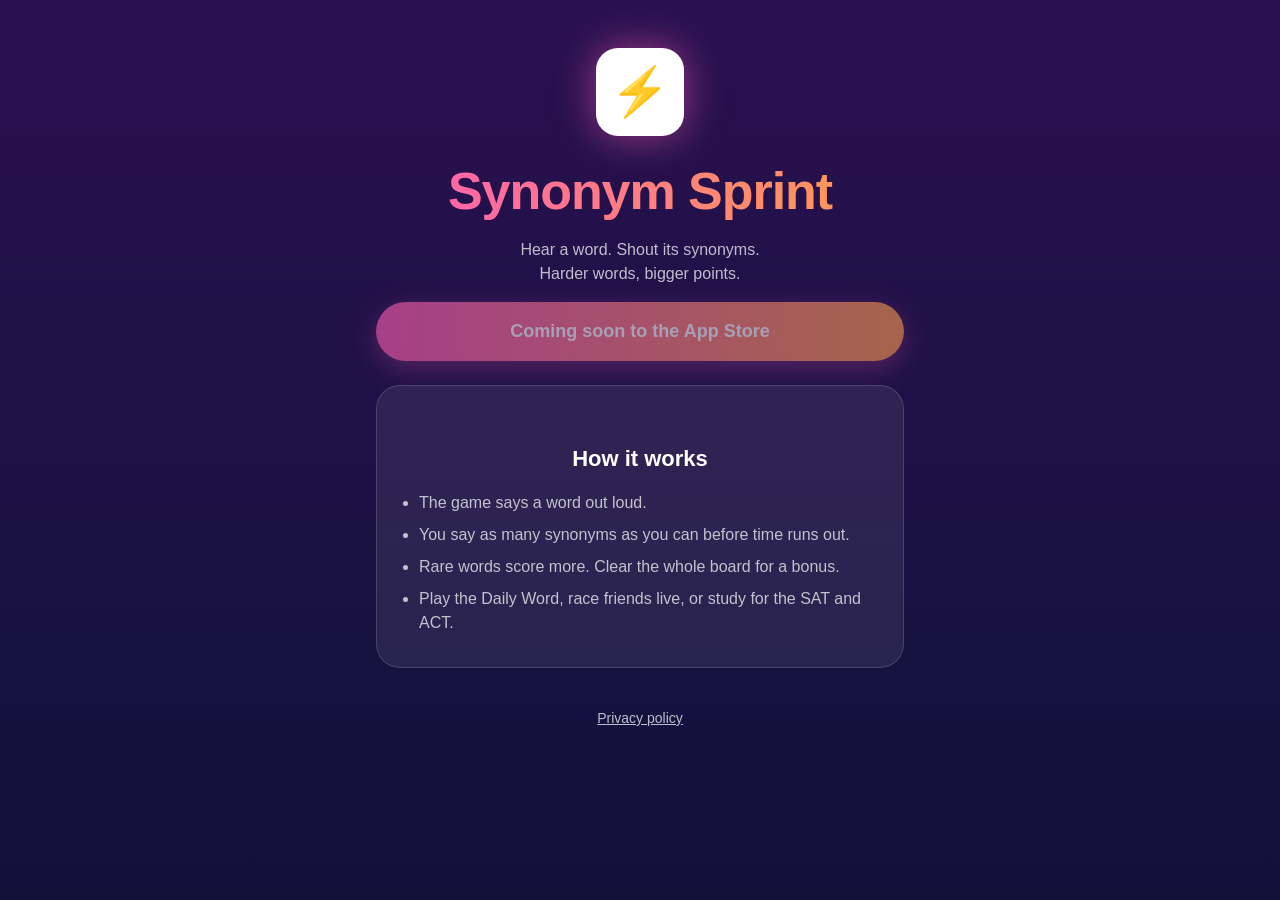
==== index.html @ aa2dd21e "Synonym Sprint website: home, challenge page, privacy policy, app link file" ====
<!doctype html>
<html lang="en">
<head>
  <meta charset="utf-8">
  <meta name="viewport" content="width=device-width, initial-scale=1">
  <title>Synonym Sprint</title>
  <meta name="description" content="Hear a word. Shout its synonyms. Harder words, bigger points. A fast voice word game for iPhone.">
  <link rel="stylesheet" href="/style.css">
</head>
<body>
  <main>
    <div class="logo" aria-hidden="true">⚡️</div>
    <h1>Synonym Sprint</h1>
    <p>Hear a word. Shout its synonyms.<br>Harder words, bigger points.</p>

    <a id="get-app" class="button" href="#">Get it on the App Store</a>

    <div class="card">
      <h2>How it works</h2>
      <ul class="steps">
        <li>The game says a word out loud.</li>
        <li>You say as many synonyms as you can before time runs out.</li>
        <li>Rare words score more. Clear the whole board for a bonus.</li>
        <li>Play the Daily Word, race friends live, or study for the SAT and ACT.</li>
      </ul>
    </div>

    <footer>
      <a href="/privacy/">Privacy policy</a>
    </footer>
  </main>

  <script src="/config.js"></script>
  <script>
    const link = document.getElementById("get-app");
    if (window.SYNONYM_SPRINT.appStoreURL) {
      link.href = window.SYNONYM_SPRINT.appStoreURL;
    } else {
      link.textContent = "Coming soon to the App Store";
      link.setAttribute("aria-disabled", "true");
    }
  </script>
</body>
</html>
---- style.css ----
/* Shared look for synonymsprint.github.io: the app's dark purple background and pink-to-orange accents. */
:root {
  --bg-top: #2a1050;
  --bg-bottom: #10123a;
  --text: #ffffff;
  --muted: rgba(255, 255, 255, 0.72);
  --card: rgba(255, 255, 255, 0.08);
  --card-line: rgba(255, 255, 255, 0.14);
  --hot: #ff5fb4;
  --warm: #ff9d4d;
  --button-text: #ffffff;
}

* { box-sizing: border-box; }

html, body { margin: 0; padding: 0; }

body {
  min-height: 100vh;
  background: linear-gradient(180deg, var(--bg-top), var(--bg-bottom)) fixed;
  color: var(--text);
  font-family: -apple-system, BlinkMacSystemFont, "SF Pro Rounded", "Segoe UI", Roboto, sans-serif;
  line-height: 1.5;
}

main {
  max-width: 560px;
  margin: 0 auto;
  padding: 48px 16px 64px;
  text-align: center;
}

.logo {
  width: 88px;
  height: 88px;
  margin: 0 auto 16px;
  border-radius: 22px;
  background: #fff;
  display: grid;
  place-items: center;
  font-size: 48px;
  box-shadow: 0 0 40px rgba(255, 95, 180, 0.55);
}

h1 {
  margin: 0 0 8px;
  font-size: clamp(36px, 10vw, 52px);
  font-weight: 900;
  letter-spacing: -0.02em;
  background: linear-gradient(90deg, var(--hot), var(--warm));
  -webkit-background-clip: text;
  background-clip: text;
  color: transparent;
}

h2 { margin: 32px 0 8px; font-size: 22px; }

p { color: var(--muted); margin: 0 0 16px; }

.card {
  background: var(--card);
  border: 1px solid var(--card-line);
  border-radius: 24px;
  padding: 24px 20px;
  margin: 24px 0;
}

.score {
  font-size: clamp(48px, 16vw, 72px);
  font-weight: 900;
  line-height: 1;
  margin: 8px 0;
  background: linear-gradient(90deg, var(--hot), var(--warm));
  -webkit-background-clip: text;
  background-clip: text;
  color: transparent;
}

.word {
  display: inline-block;
  font-size: 28px;
  font-weight: 900;
  letter-spacing: 0.04em;
  text-transform: uppercase;
  padding: 4px 16px;
  border-radius: 12px;
  background: rgba(255, 255, 255, 0.12);
}

.button {
  display: block;
  width: 100%;
  margin: 12px 0 0;
  padding: 16px 20px;
  border: none;
  border-radius: 999px;
  background: linear-gradient(90deg, var(--hot), var(--warm));
  color: var(--button-text);
  font: inherit;
  font-size: 18px;
  font-weight: 800;
  text-decoration: none;
  cursor: pointer;
  box-shadow: 0 8px 28px rgba(255, 95, 180, 0.4);
}

.button.secondary {
  background: rgba(255, 255, 255, 0.12);
  box-shadow: none;
}

.button[aria-disabled="true"] { opacity: 0.6; pointer-events: none; }

.steps { text-align: left; color: var(--muted); padding-left: 22px; margin: 16px 0 0; }
.steps li { margin-bottom: 8px; }

.small { font-size: 14px; }

footer { margin-top: 40px; font-size: 14px; }
footer a { color: var(--muted); }

/* The privacy policy reads as a document, so it's left-aligned. */
.document { text-align: left; }
.document h1 { text-align: center; }
.document p, .document li { color: var(--muted); }
.document a { color: var(--warm); }
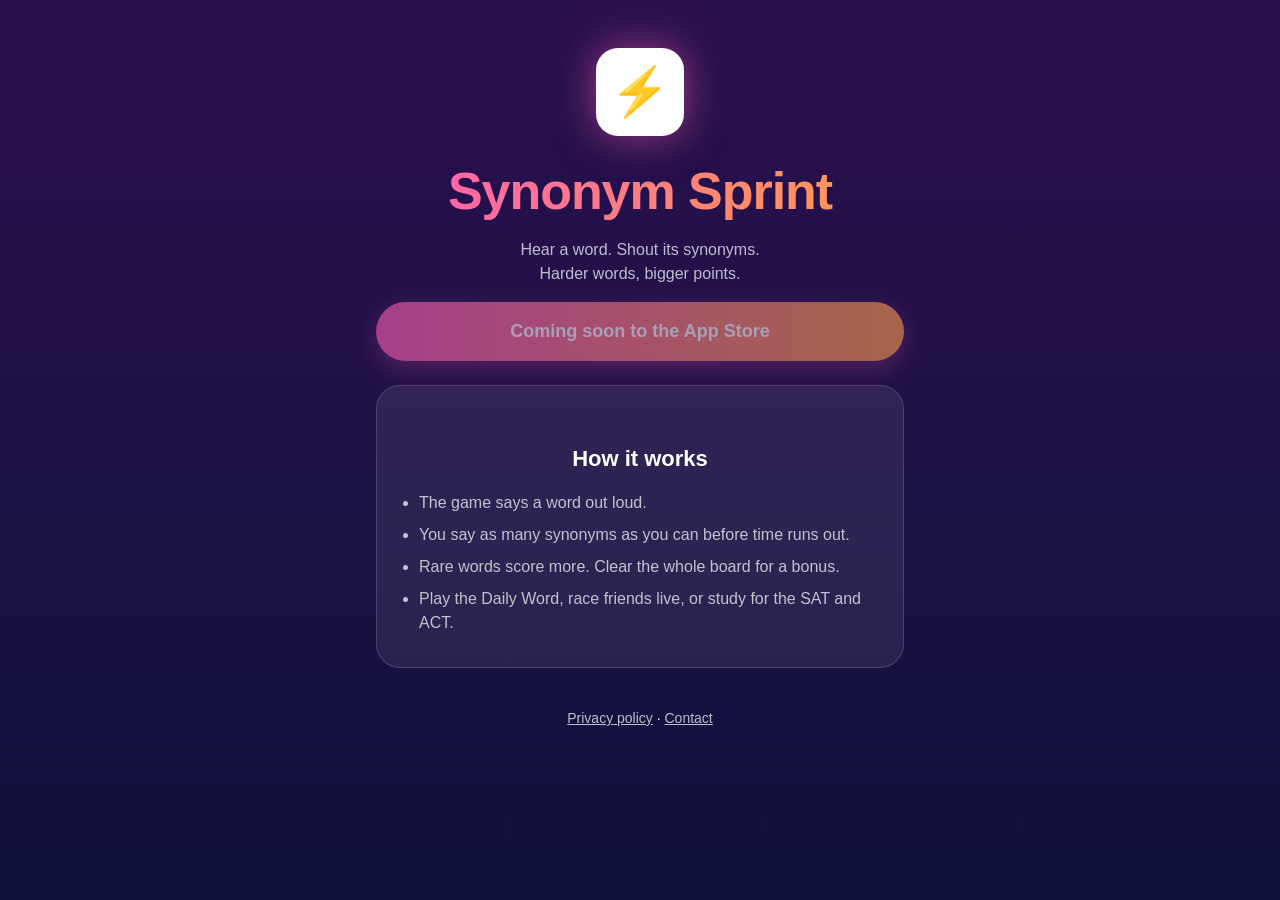
==== commit 2400ac5d: "Add contact email" ====
--- a/index.html
+++ b/index.html
@@ -26,7 +26,7 @@
     </div>
 
     <footer>
-      <a href="/privacy/">Privacy policy</a>
+      <a href="/privacy/">Privacy policy</a> · <a href="mailto:synonymsprint@gmail.com">Contact</a>
     </footer>
   </main>
 
